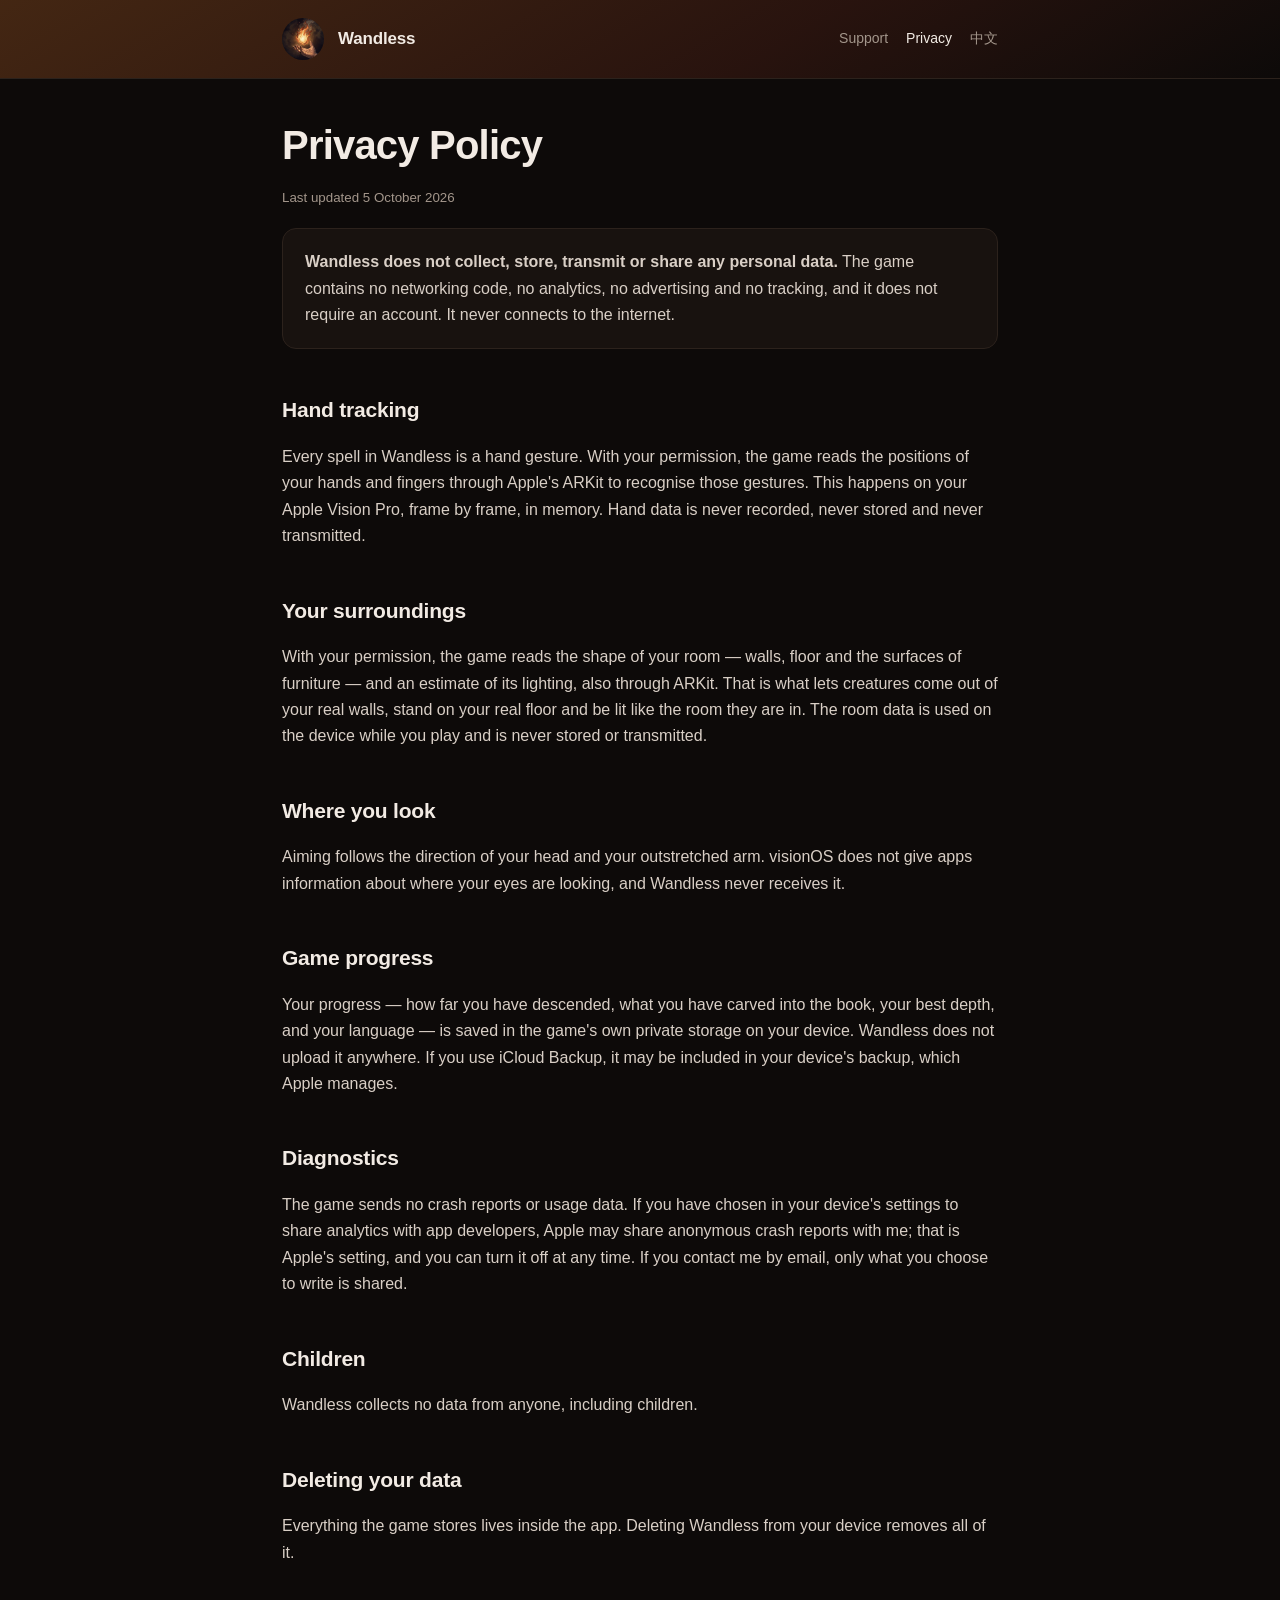
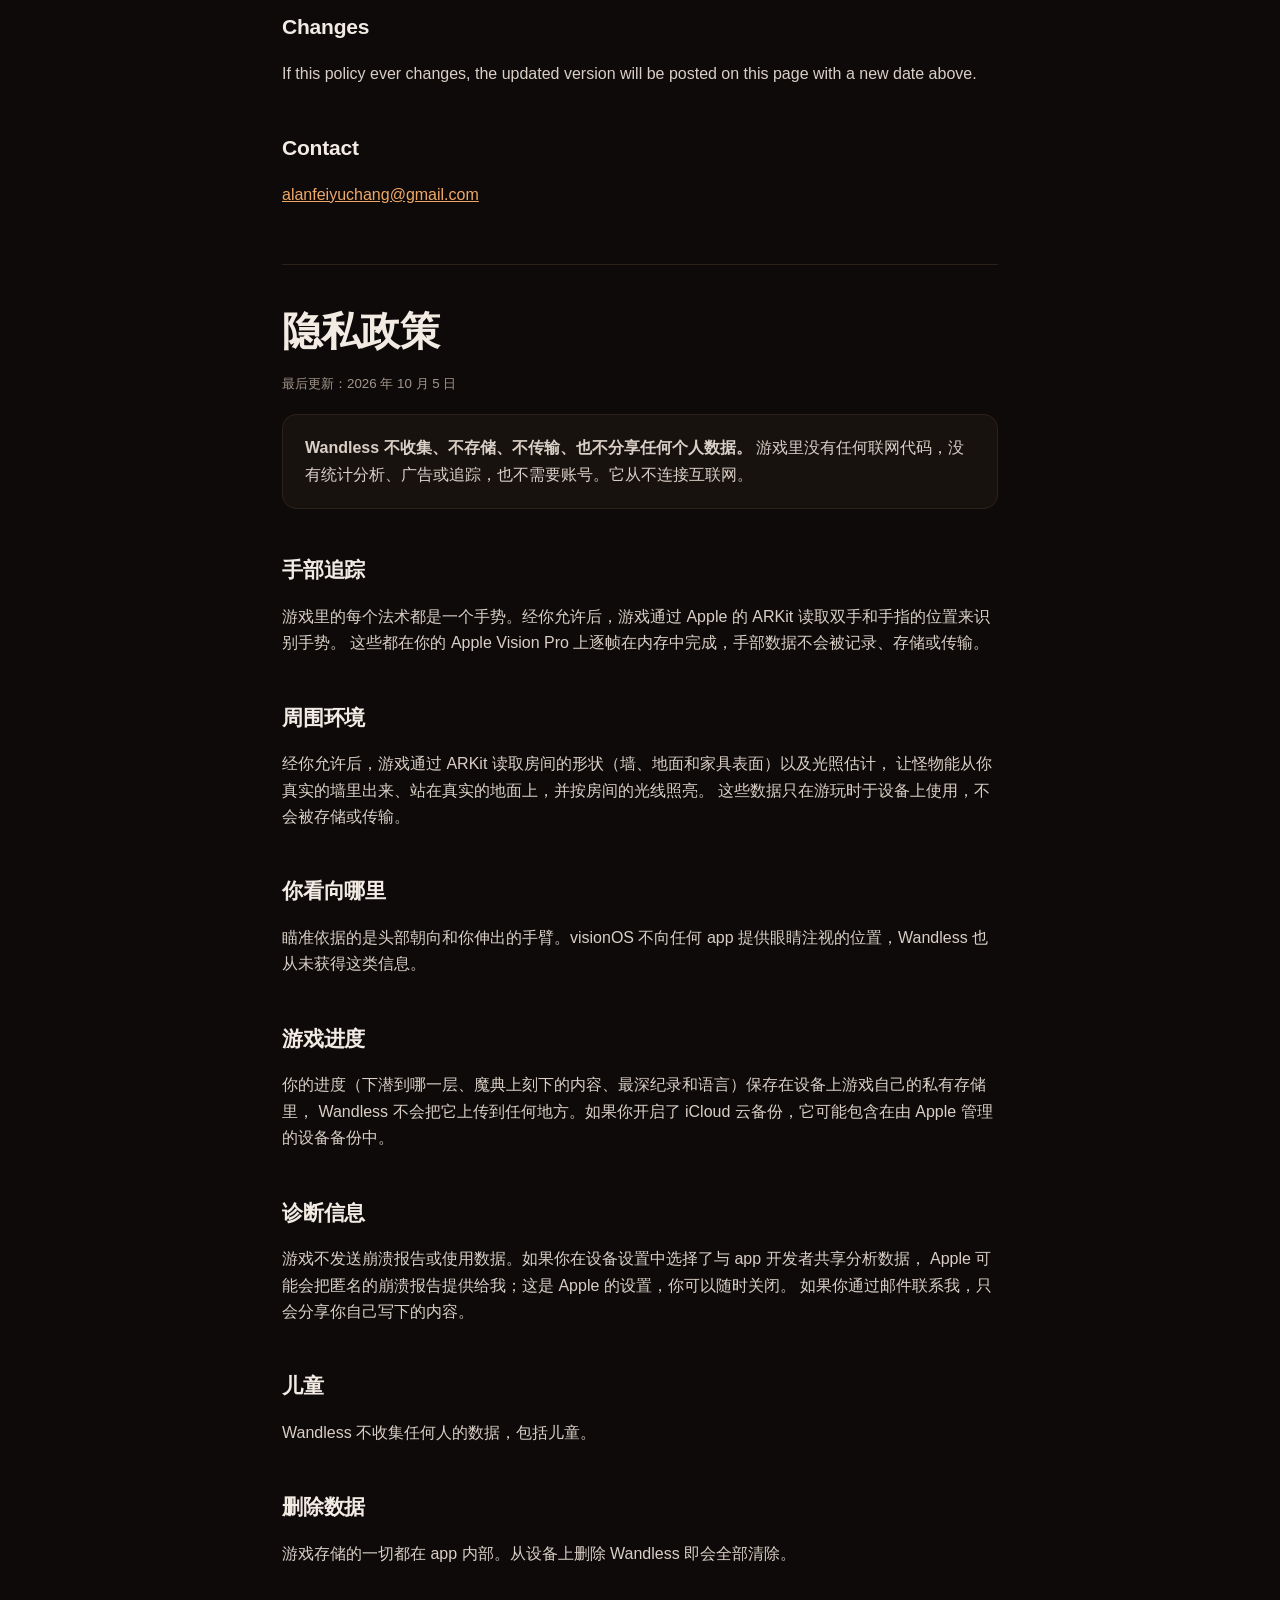
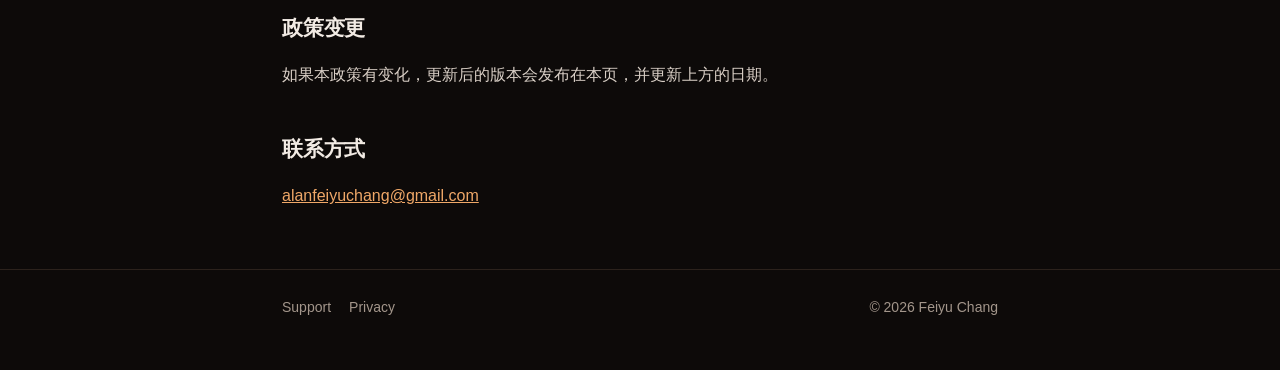
==== privacy.html @ e67bbbe5 "Support page and privacy policy for Wandless Co-Authored-By: Claude Opus 5.5 <noreply@anthropic.com>" ====
<!doctype html>
<html lang="en">
<head>
<meta charset="utf-8">
<meta name="viewport" content="width=device-width, initial-scale=1">
<title>Wandless — Privacy Policy</title>
<meta name="description" content="Wandless does not collect, store, transmit or share any personal data.">
<link rel="icon" href="img/icon.jpg">
<link rel="stylesheet" href="style.css">
</head>
<body>

<header class="site"><div class="wrap">
  <img src="img/icon.jpg" alt="">
  <strong>Wandless</strong>
  <nav>
    <a href="./">Support</a>
    <a href="privacy.html" aria-current="page">Privacy</a>
    <a href="#zh" lang="zh-Hans">中文</a>
  </nav>
</div></header>

<main class="wrap">

  <h1>Privacy Policy</h1>
  <p><small>Last updated 5 October 2026</small></p>

  <div class="card">
    <p style="margin:0"><strong>Wandless does not collect, store, transmit or share any
    personal data.</strong> The game contains no networking code, no analytics, no
    advertising and no tracking, and it does not require an account. It never connects
    to the internet.</p>
  </div>

  <h2>Hand tracking</h2>
  <p>Every spell in Wandless is a hand gesture. With your permission, the game reads the
  positions of your hands and fingers through Apple's ARKit to recognise those gestures.
  This happens on your Apple Vision Pro, frame by frame, in memory. Hand data is never
  recorded, never stored and never transmitted.</p>

  <h2>Your surroundings</h2>
  <p>With your permission, the game reads the shape of your room — walls, floor and the
  surfaces of furniture — and an estimate of its lighting, also through ARKit. That is what
  lets creatures come out of your real walls, stand on your real floor and be lit like the
  room they are in. The room data is used on the device while you play and is never stored
  or transmitted.</p>

  <h2>Where you look</h2>
  <p>Aiming follows the direction of your head and your outstretched arm. visionOS does not
  give apps information about where your eyes are looking, and Wandless never receives it.</p>

  <h2>Game progress</h2>
  <p>Your progress — how far you have descended, what you have carved into the book, your
  best depth, and your language — is saved in the game's own private storage on your
  device. Wandless does not upload it anywhere. If you use iCloud Backup, it may be included
  in your device's backup, which Apple manages.</p>

  <h2>Diagnostics</h2>
  <p>The game sends no crash reports or usage data. If you have chosen in your device's
  settings to share analytics with app developers, Apple may share anonymous crash reports
  with me; that is Apple's setting, and you can turn it off at any time. If you contact me by
  email, only what you choose to write is shared.</p>

  <h2>Children</h2>
  <p>Wandless collects no data from anyone, including children.</p>

  <h2>Deleting your data</h2>
  <p>Everything the game stores lives inside the app. Deleting Wandless from your device
  removes all of it.</p>

  <h2>Changes</h2>
  <p>If this policy ever changes, the updated version will be posted on this page with a
  new date above.</p>

  <h2>Contact</h2>
  <p><a href="mailto:alanfeiyuchang@gmail.com?subject=Wandless%20privacy">alanfeiyuchang@gmail.com</a></p>

  <hr class="lang">
  <section id="zh" lang="zh-Hans">
    <h1>隐私政策</h1>
    <p><small>最后更新：2026 年 10 月 5 日</small></p>

    <div class="card">
      <p style="margin:0"><strong>Wandless 不收集、不存储、不传输、也不分享任何个人数据。</strong>
      游戏里没有任何联网代码，没有统计分析、广告或追踪，也不需要账号。它从不连接互联网。</p>
    </div>

    <h2>手部追踪</h2>
    <p>游戏里的每个法术都是一个手势。经你允许后，游戏通过 Apple 的 ARKit 读取双手和手指的位置来识别手势。
    这些都在你的 Apple Vision Pro 上逐帧在内存中完成，手部数据不会被记录、存储或传输。</p>

    <h2>周围环境</h2>
    <p>经你允许后，游戏通过 ARKit 读取房间的形状（墙、地面和家具表面）以及光照估计，
    让怪物能从你真实的墙里出来、站在真实的地面上，并按房间的光线照亮。
    这些数据只在游玩时于设备上使用，不会被存储或传输。</p>

    <h2>你看向哪里</h2>
    <p>瞄准依据的是头部朝向和你伸出的手臂。visionOS 不向任何 app 提供眼睛注视的位置，Wandless 也从未获得这类信息。</p>

    <h2>游戏进度</h2>
    <p>你的进度（下潜到哪一层、魔典上刻下的内容、最深纪录和语言）保存在设备上游戏自己的私有存储里，
    Wandless 不会把它上传到任何地方。如果你开启了 iCloud 云备份，它可能包含在由 Apple 管理的设备备份中。</p>

    <h2>诊断信息</h2>
    <p>游戏不发送崩溃报告或使用数据。如果你在设备设置中选择了与 app 开发者共享分析数据，
    Apple 可能会把匿名的崩溃报告提供给我；这是 Apple 的设置，你可以随时关闭。
    如果你通过邮件联系我，只会分享你自己写下的内容。</p>

    <h2>儿童</h2>
    <p>Wandless 不收集任何人的数据，包括儿童。</p>

    <h2>删除数据</h2>
    <p>游戏存储的一切都在 app 内部。从设备上删除 Wandless 即会全部清除。</p>

    <h2>政策变更</h2>
    <p>如果本政策有变化，更新后的版本会发布在本页，并更新上方的日期。</p>

    <h2>联系方式</h2>
    <p><a href="mailto:alanfeiyuchang@gmail.com?subject=Wandless%20privacy">alanfeiyuchang@gmail.com</a></p>
  </section>

</main>

<footer class="site"><div class="wrap">
  <a href="./">Support</a>
  <a href="privacy.html">Privacy</a>
  <span class="spacer"></span>
  <span class="muted">© 2026 Feiyu Chang</span>
</div></footer>

</body>
</html>
---- style.css ----
/* Wandless support site — the game's ember palette, one stylesheet, no dependencies. */
:root {
  --bg: #0d0a09;
  --panel: #18120f;
  --line: #2c221c;
  --fg: #f2ebe4;
  --body: #d9cfc6;
  --muted: #a3968b;
  --accent: #e0782f;
  --accent2: #b8432a;
  --link: #f0a868;
}
* { box-sizing: border-box; }
body {
  margin: 0; background: var(--bg); color: var(--fg);
  font: 16px/1.65 -apple-system, BlinkMacSystemFont, "Segoe UI", Roboto, Helvetica, Arial,
        "PingFang SC", "Hiragino Sans GB", "Microsoft YaHei", sans-serif;
  -webkit-font-smoothing: antialiased;
}
a { color: var(--link); }
.wrap { max-width: 760px; margin: 0 auto; padding: 0 22px; }

header.site {
  border-bottom: 1px solid var(--line);
  background: linear-gradient(150deg, rgba(224,120,47,.26), rgba(184,67,42,.16) 60%, transparent);
}
header.site .wrap { display: flex; align-items: center; gap: 14px; padding-top: 18px; padding-bottom: 18px; }
header.site img { width: 42px; height: 42px; border-radius: 50%; }
header.site strong { font-size: 17px; letter-spacing: -.01em; }
nav { margin-left: auto; display: flex; gap: 18px; font-size: 14px; }
nav a { color: var(--muted); text-decoration: none; }
nav a:hover, nav a[aria-current] { color: var(--fg); }

h1 { font-size: 40px; line-height: 1.12; margin: 44px 0 14px; letter-spacing: -.02em; }
.tagline { font-size: 19px; color: var(--muted); margin: 0 0 6px; max-width: 32em; }
h2 { font-size: 21px; margin: 44px 0 12px; letter-spacing: -.01em; }
h3 { font-size: 16px; margin: 26px 0 6px; }
p, li { color: var(--body); }
small, .muted { color: var(--muted); }

.card {
  background: var(--panel); border: 1px solid var(--line);
  border-radius: 14px; padding: 20px 22px; margin: 18px 0;
}
.card p:last-child { margin-bottom: 0; }

.mail {
  display: inline-block; margin-top: 6px; padding: 11px 20px; border-radius: 999px;
  background: linear-gradient(120deg, var(--accent), var(--accent2));
  color: #fff; text-decoration: none; font-weight: 600;
}
dl dt { font-weight: 600; margin-top: 18px; }
dl dd { margin: 4px 0 0; color: var(--body); }

table.credits { width: 100%; border-collapse: collapse; font-size: 15px; margin: 8px 0 4px; }
table.credits th, table.credits td { text-align: left; vertical-align: top; padding: 9px 10px 9px 0; border-bottom: 1px solid var(--line); }
table.credits th { color: var(--muted); font-weight: 500; white-space: nowrap; padding-right: 16px; }
table.credits td { color: var(--body); }

hr.lang { border: 0; border-top: 1px solid var(--line); margin: 56px 0 0; }

footer.site { border-top: 1px solid var(--line); margin-top: 60px; padding: 26px 0 50px; font-size: 14px; }
footer.site .wrap { display: flex; gap: 18px; flex-wrap: wrap; }
footer.site a { color: var(--muted); text-decoration: none; }
footer.site a:hover { color: var(--fg); }
footer.site .spacer { flex: 1; }

@media (max-width: 520px) {
  h1 { font-size: 32px; }
  nav { gap: 12px; }
  table.credits th { white-space: normal; }
}
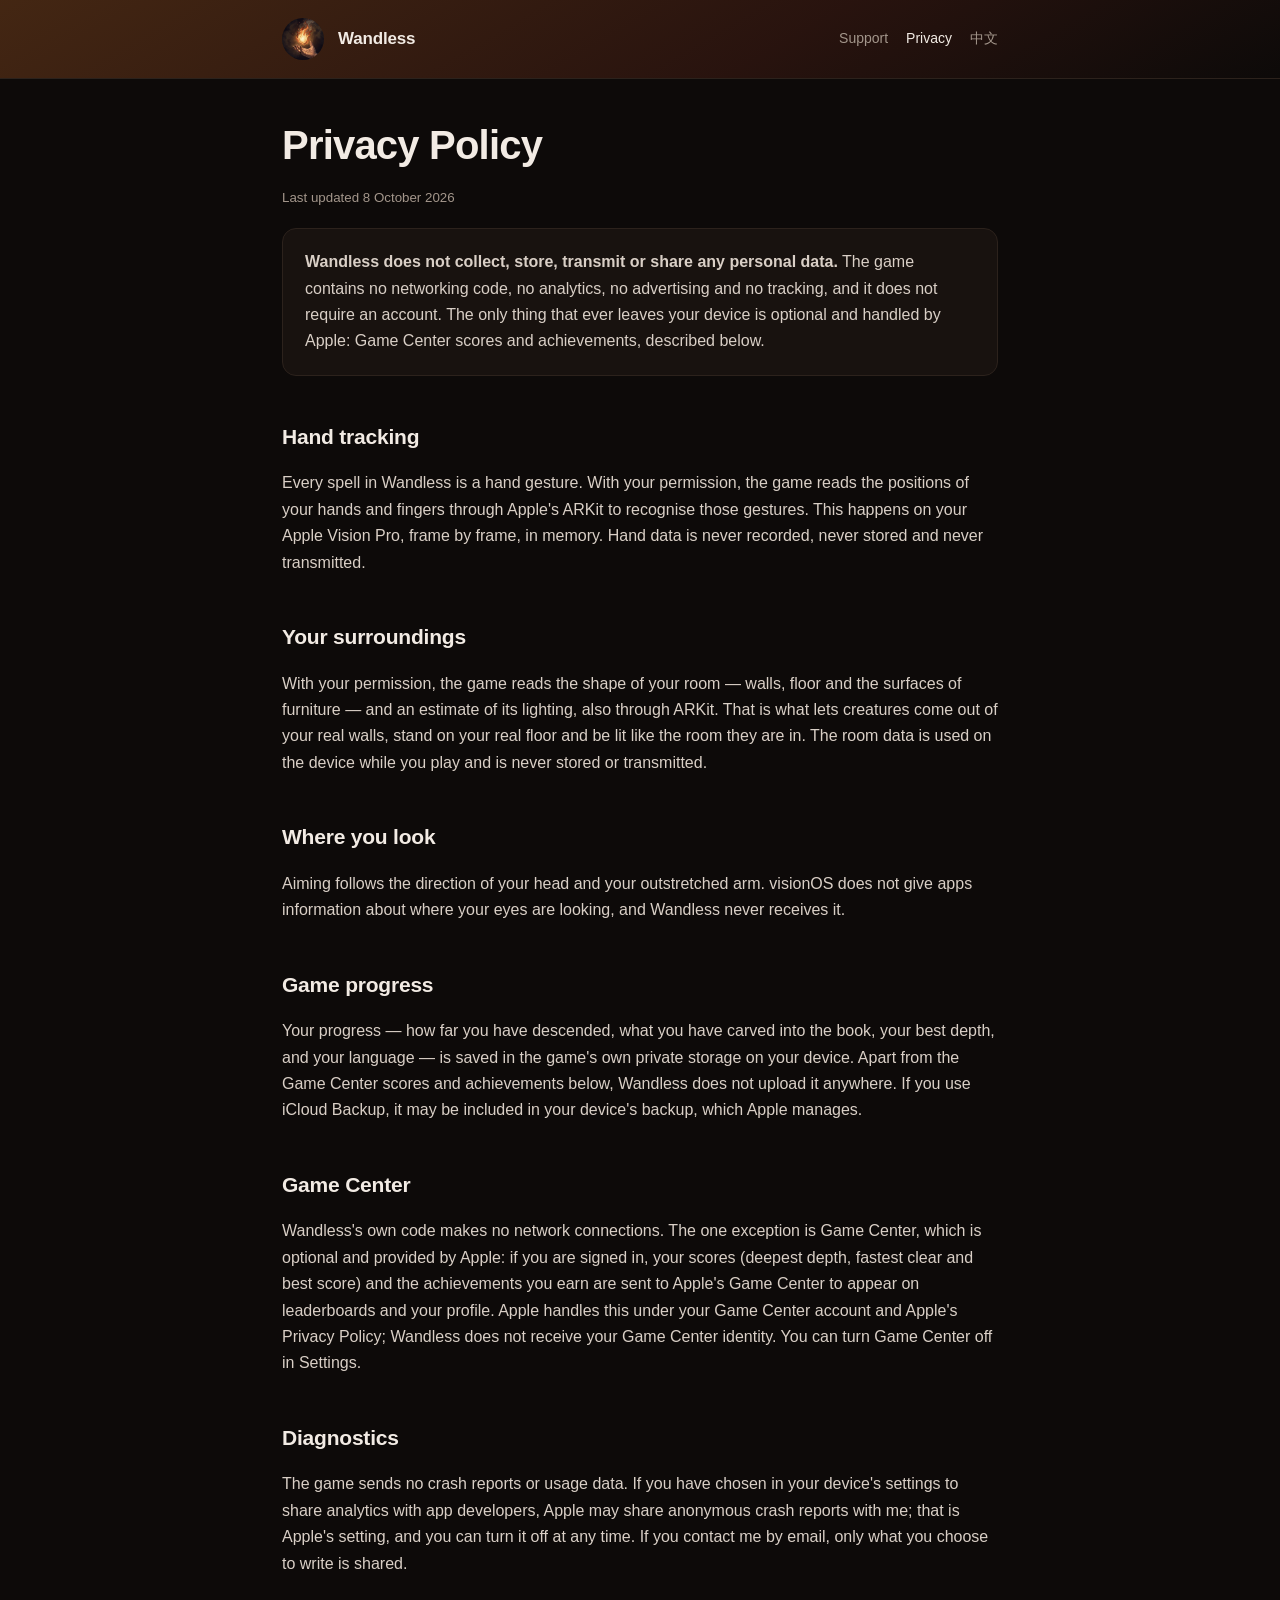
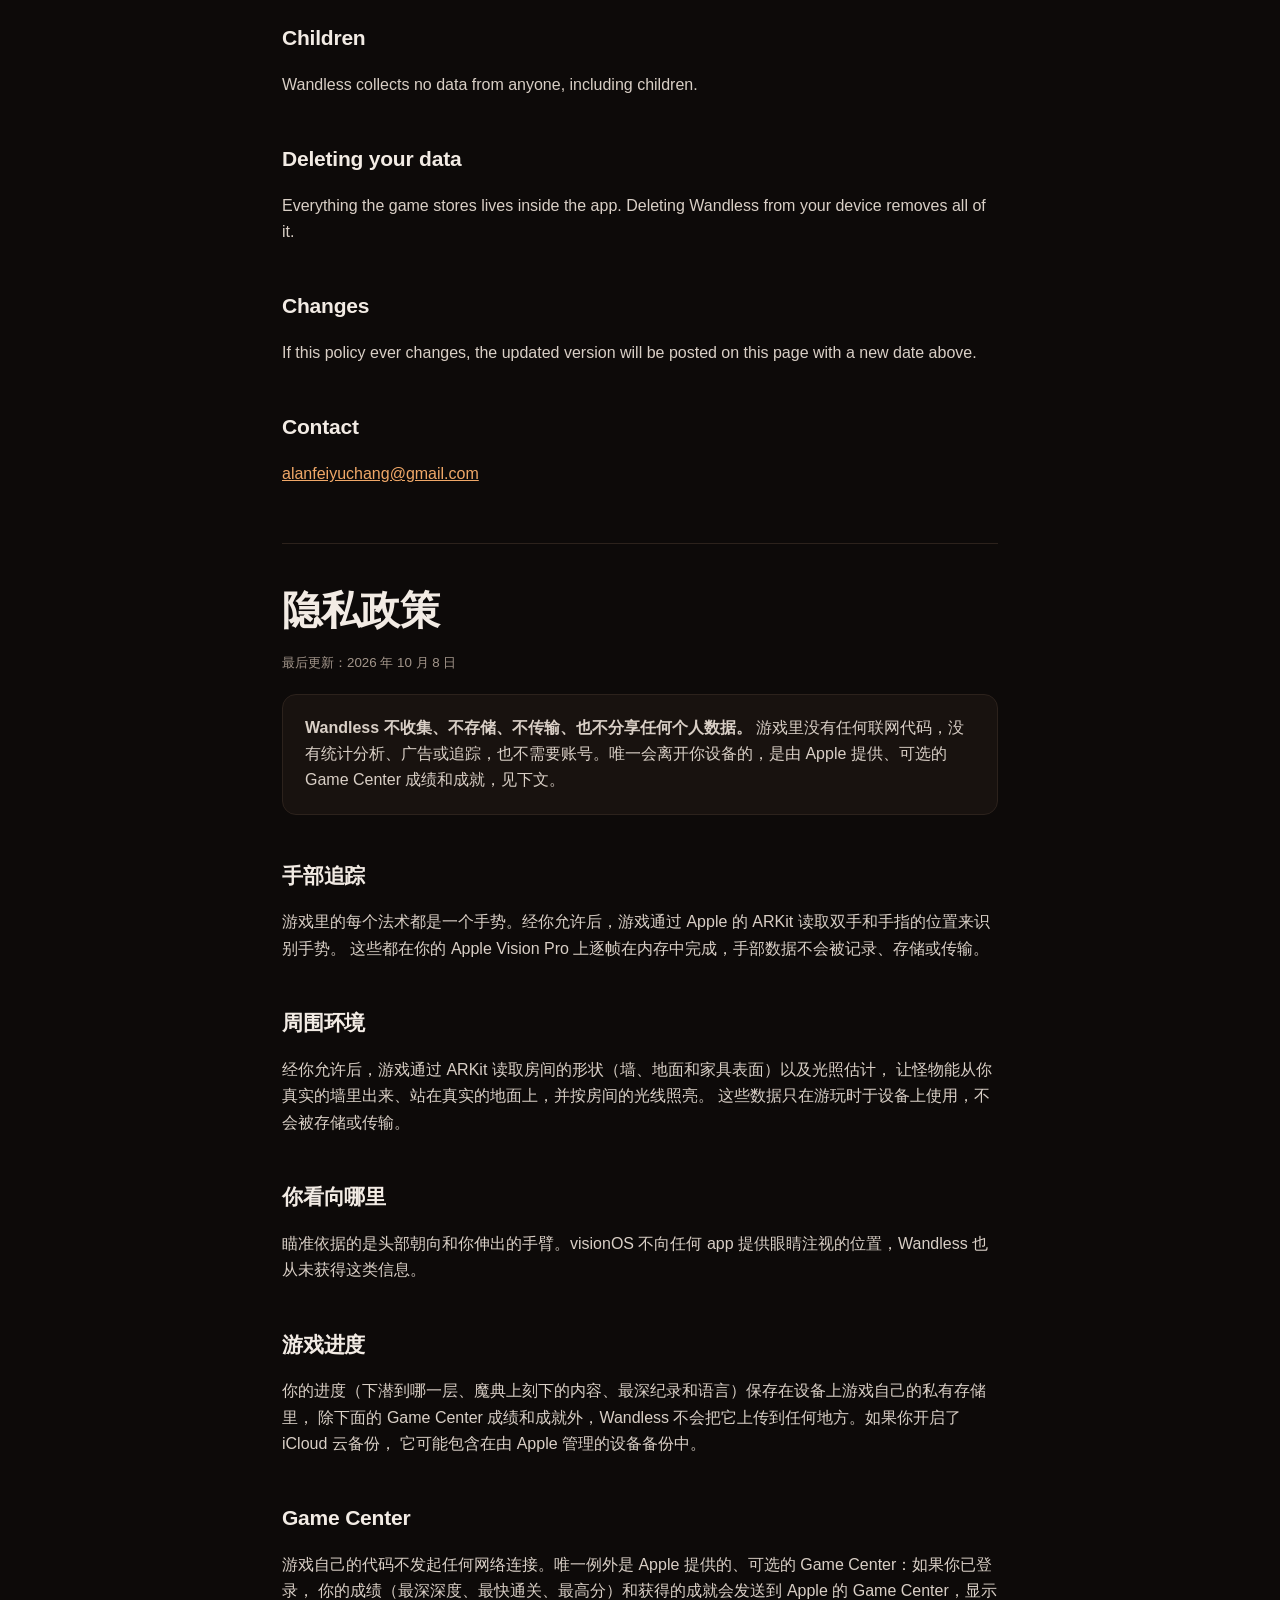
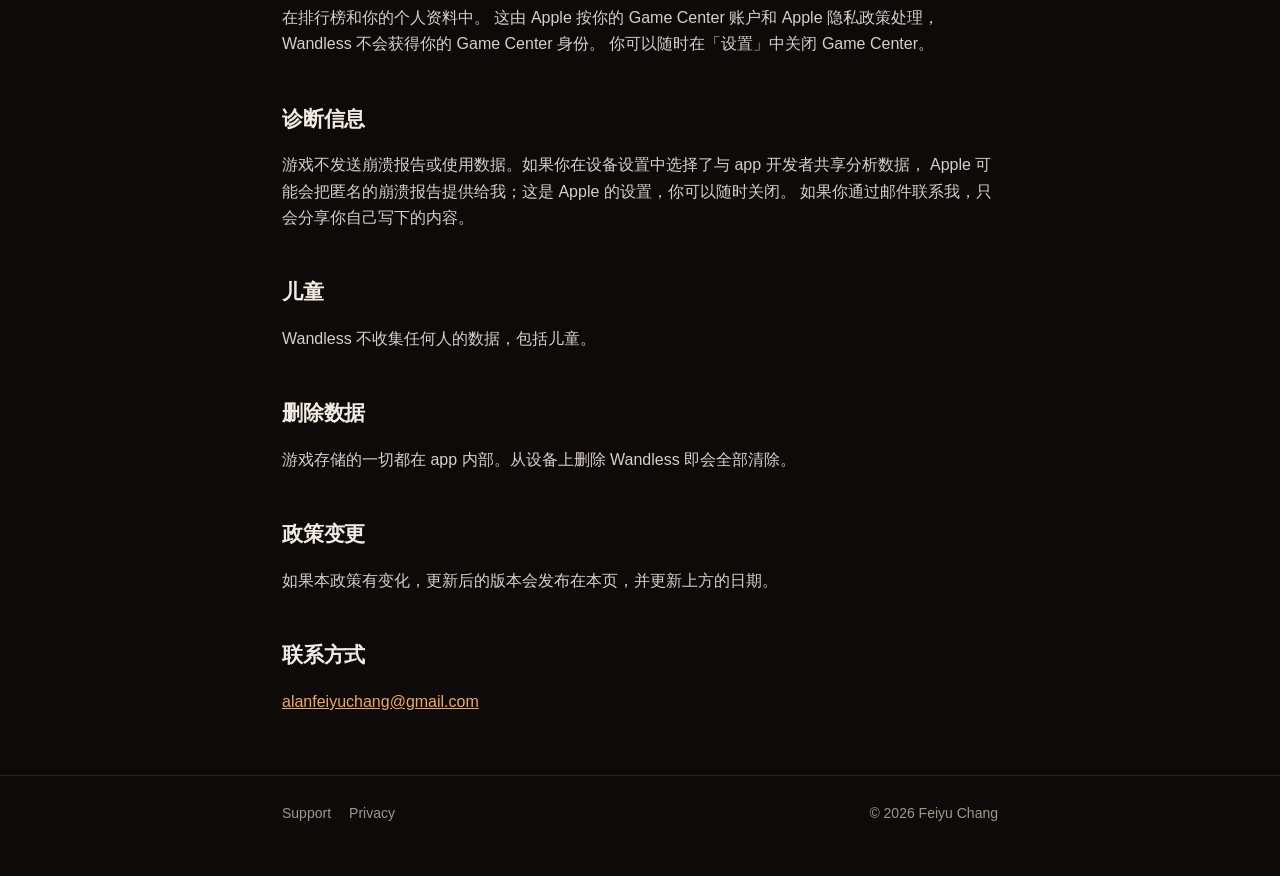
==== commit 72ff9d5e: "Privacy policy and support page describe Game Center, and the sound credits name every pack Co-Autho" ====
--- a/privacy.html
+++ b/privacy.html
@@ -23,13 +23,14 @@
 <main class="wrap">
 
   <h1>Privacy Policy</h1>
-  <p><small>Last updated 5 October 2026</small></p>
+  <p><small>Last updated 8 October 2026</small></p>
 
   <div class="card">
     <p style="margin:0"><strong>Wandless does not collect, store, transmit or share any
     personal data.</strong> The game contains no networking code, no analytics, no
-    advertising and no tracking, and it does not require an account. It never connects
-    to the internet.</p>
+    advertising and no tracking, and it does not require an account. The only thing that
+    ever leaves your device is optional and handled by Apple: Game Center scores and
+    achievements, described below.</p>
   </div>
 
   <h2>Hand tracking</h2>
@@ -52,8 +53,17 @@
   <h2>Game progress</h2>
   <p>Your progress — how far you have descended, what you have carved into the book, your
   best depth, and your language — is saved in the game's own private storage on your
-  device. Wandless does not upload it anywhere. If you use iCloud Backup, it may be included
-  in your device's backup, which Apple manages.</p>
+  device. Apart from the Game Center scores and achievements below, Wandless does not upload
+  it anywhere. If you use iCloud Backup, it may be included in your device's backup, which
+  Apple manages.</p>
+
+  <h2>Game Center</h2>
+  <p>Wandless's own code makes no network connections. The one exception is Game Center,
+  which is optional and provided by Apple: if you are signed in, your scores (deepest depth,
+  fastest clear and best score) and the achievements you earn are sent to Apple's Game
+  Center to appear on leaderboards and your profile. Apple handles this under your Game
+  Center account and Apple's Privacy Policy; Wandless does not receive your Game Center
+  identity. You can turn Game Center off in Settings.</p>
 
   <h2>Diagnostics</h2>
   <p>The game sends no crash reports or usage data. If you have chosen in your device's
@@ -78,11 +88,12 @@
   <hr class="lang">
   <section id="zh" lang="zh-Hans">
     <h1>隐私政策</h1>
-    <p><small>最后更新：2026 年 10 月 5 日</small></p>
+    <p><small>最后更新：2026 年 10 月 8 日</small></p>
 
     <div class="card">
       <p style="margin:0"><strong>Wandless 不收集、不存储、不传输、也不分享任何个人数据。</strong>
-      游戏里没有任何联网代码，没有统计分析、广告或追踪，也不需要账号。它从不连接互联网。</p>
+      游戏里没有任何联网代码，没有统计分析、广告或追踪，也不需要账号。唯一会离开你设备的，是由 Apple
+      提供、可选的 Game Center 成绩和成就，见下文。</p>
     </div>
 
     <h2>手部追踪</h2>
@@ -99,7 +110,14 @@
 
     <h2>游戏进度</h2>
     <p>你的进度（下潜到哪一层、魔典上刻下的内容、最深纪录和语言）保存在设备上游戏自己的私有存储里，
-    Wandless 不会把它上传到任何地方。如果你开启了 iCloud 云备份，它可能包含在由 Apple 管理的设备备份中。</p>
+    除下面的 Game Center 成绩和成就外，Wandless 不会把它上传到任何地方。如果你开启了 iCloud 云备份，
+    它可能包含在由 Apple 管理的设备备份中。</p>
+
+    <h2>Game Center</h2>
+    <p>游戏自己的代码不发起任何网络连接。唯一例外是 Apple 提供的、可选的 Game Center：如果你已登录，
+    你的成绩（最深深度、最快通关、最高分）和获得的成就会发送到 Apple 的 Game Center，显示在排行榜和你的个人资料中。
+    这由 Apple 按你的 Game Center 账户和 Apple 隐私政策处理，Wandless 不会获得你的 Game Center 身份。
+    你可以随时在「设置」中关闭 Game Center。</p>
 
     <h2>诊断信息</h2>
     <p>游戏不发送崩溃报告或使用数据。如果你在设备设置中选择了与 app 开发者共享分析数据，
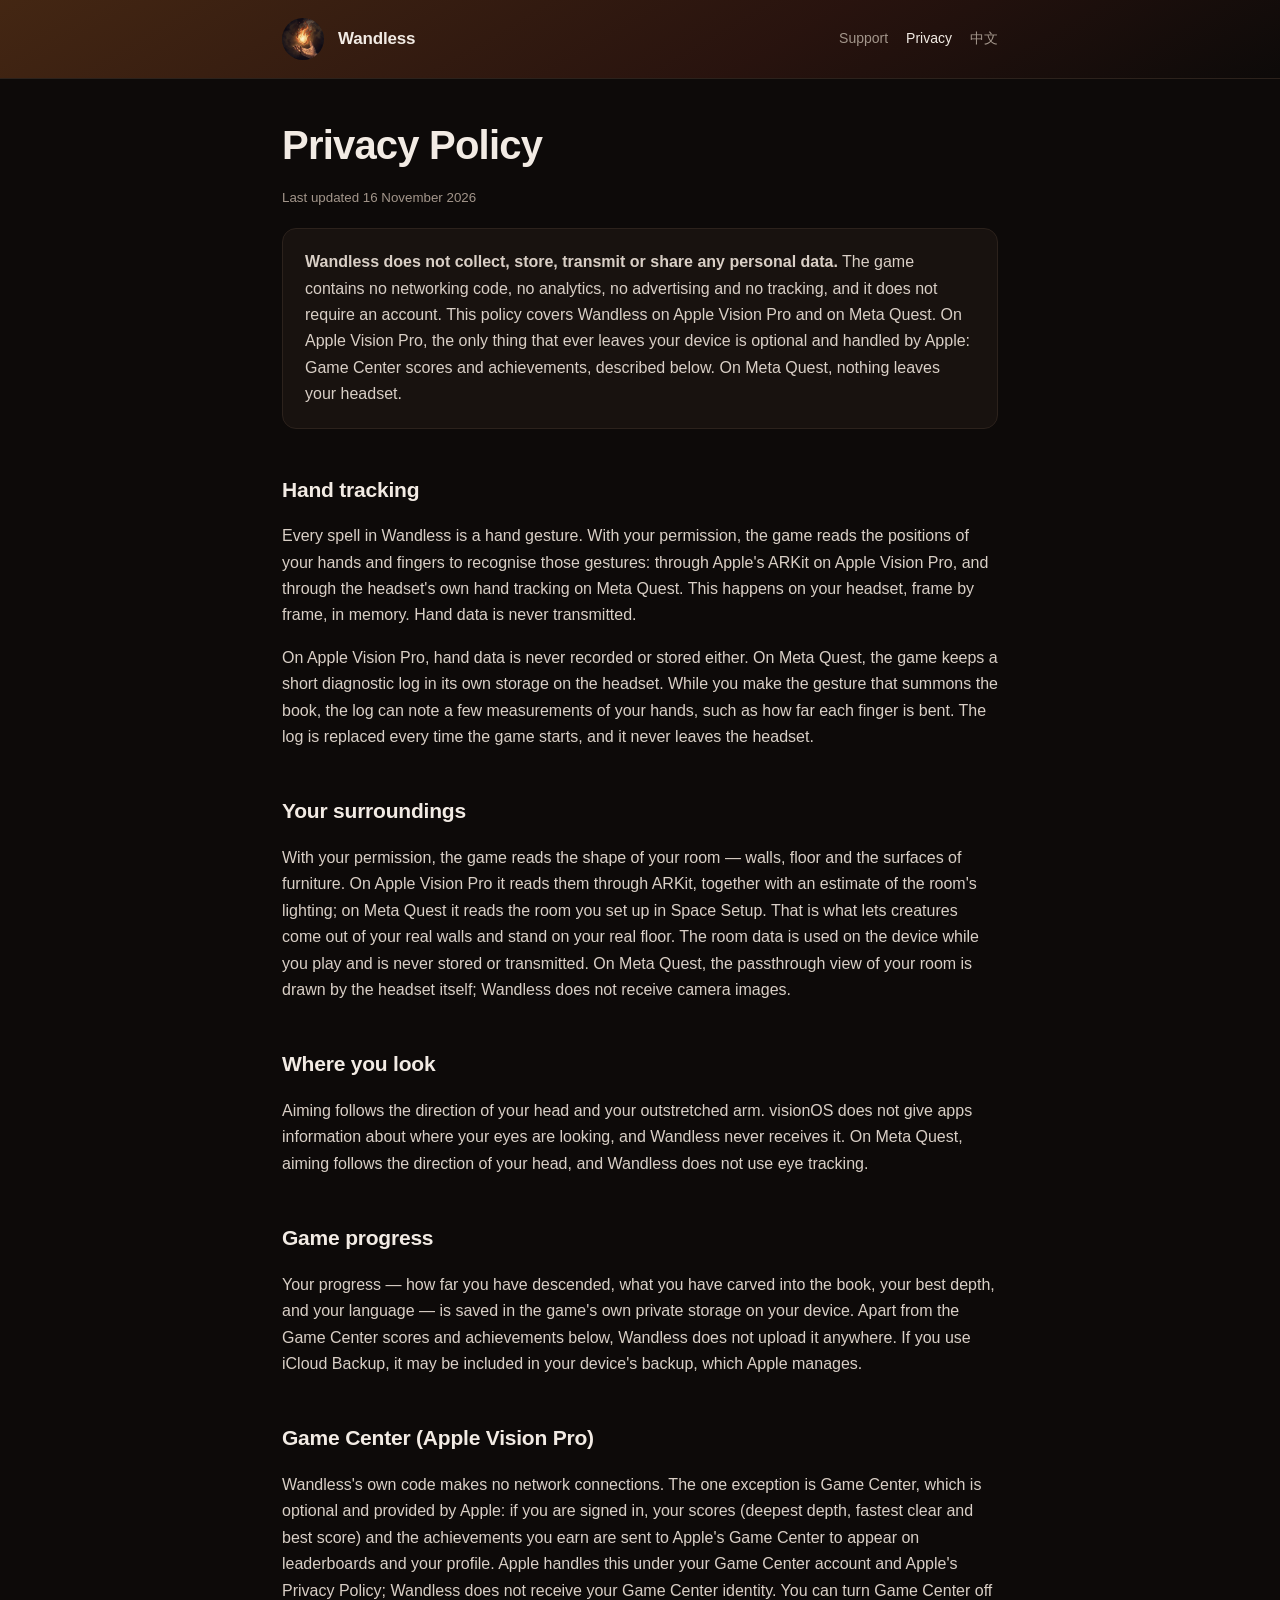
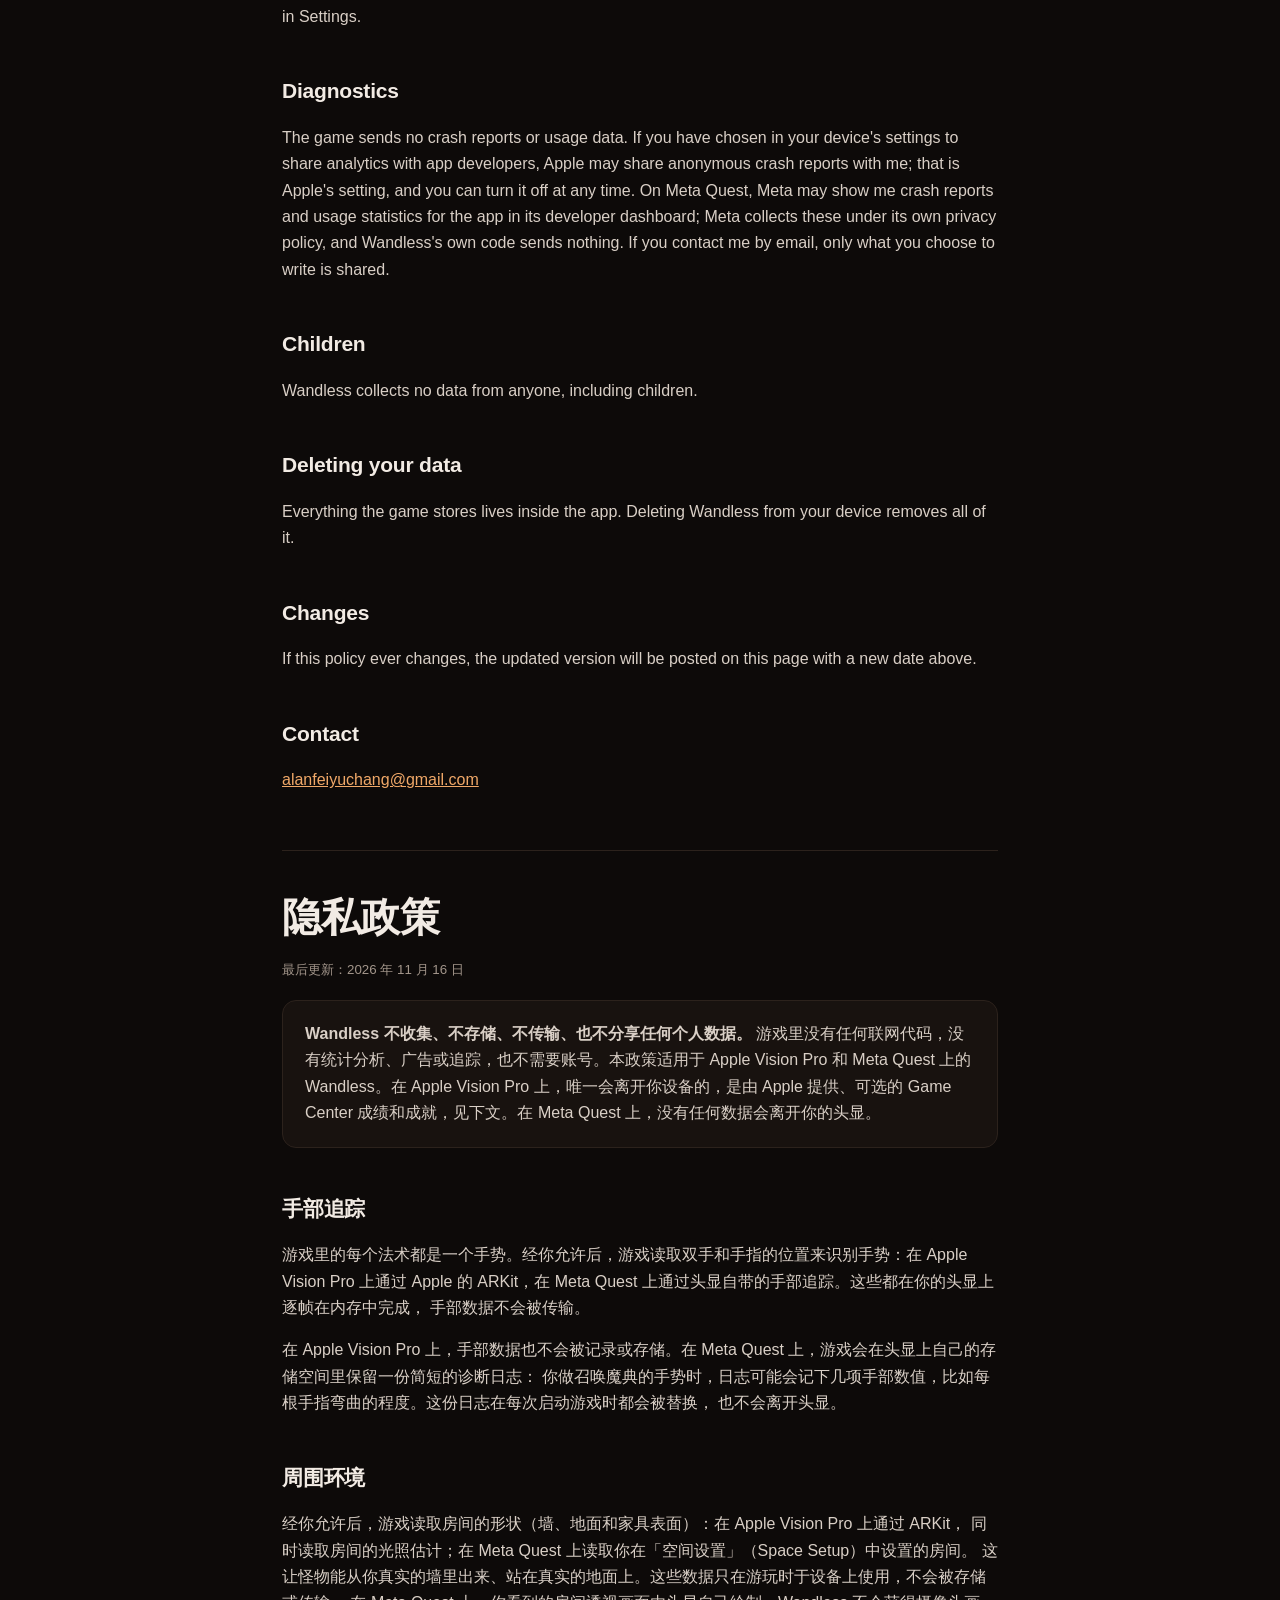
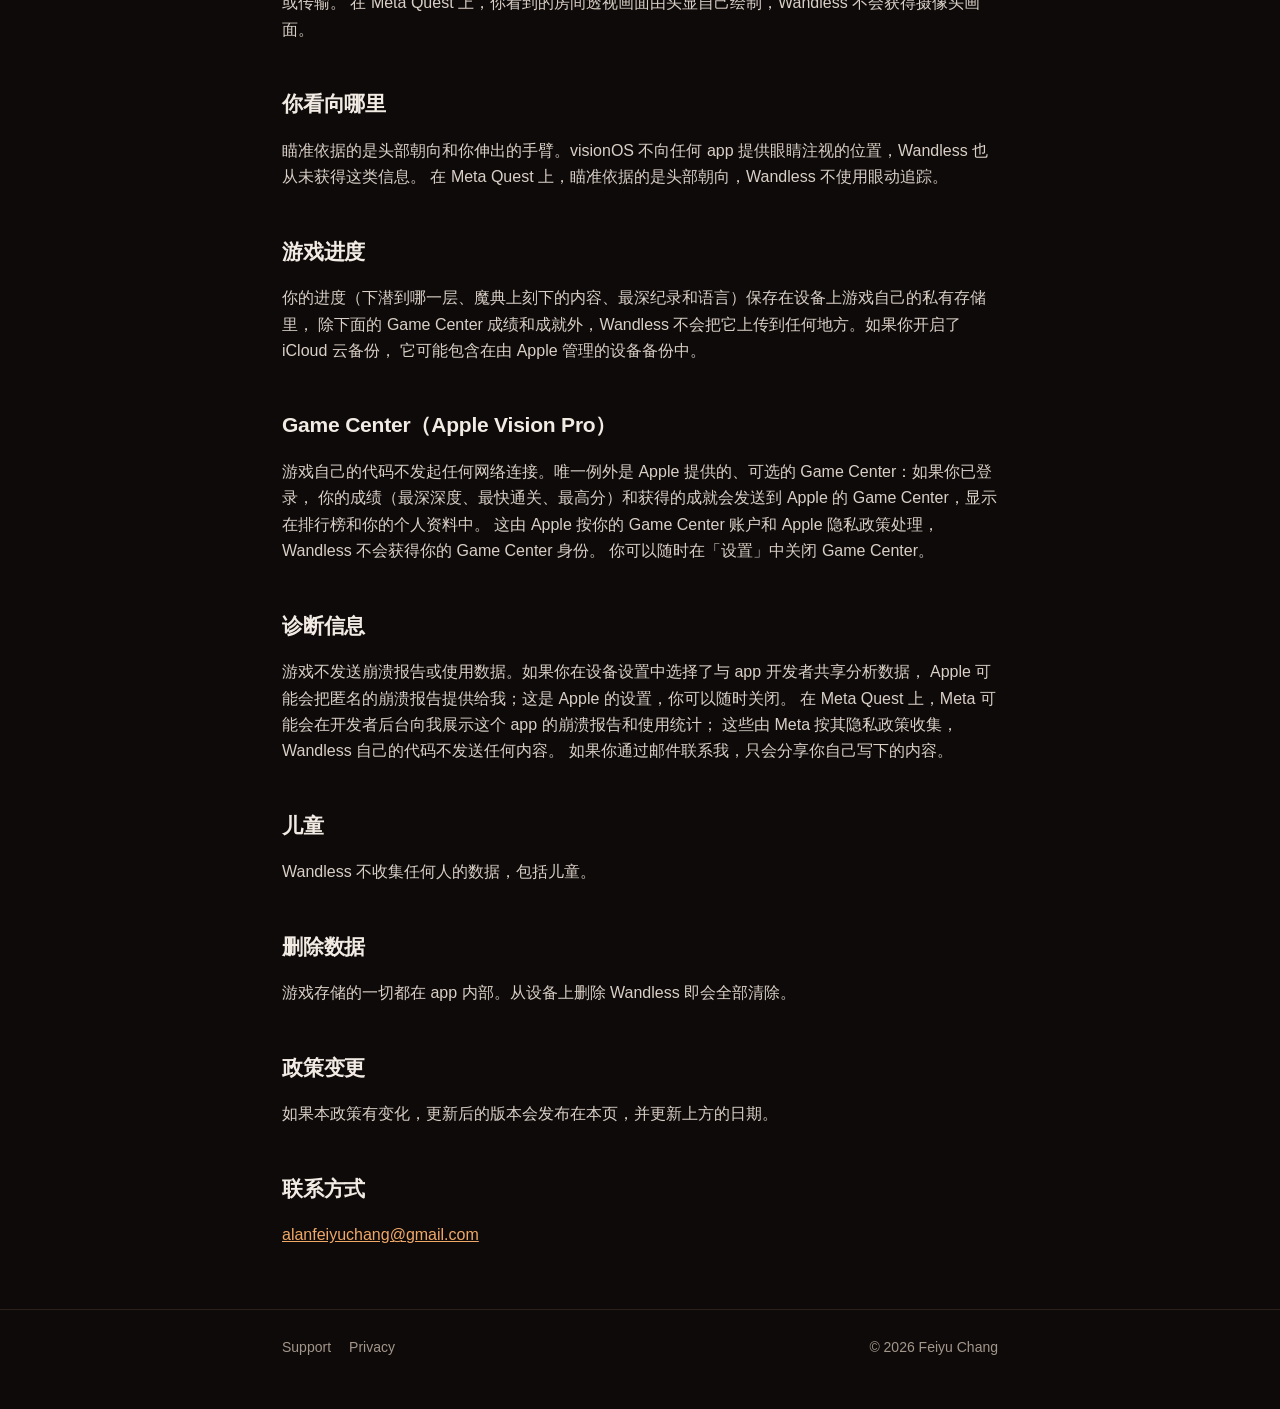
==== commit f14a85de: "Privacy policy covers Wandless on Meta Quest Nothing leaves the Quest headset: hands through its own" ====
--- a/privacy.html
+++ b/privacy.html
@@ -23,32 +23,42 @@
 <main class="wrap">
 
   <h1>Privacy Policy</h1>
-  <p><small>Last updated 8 October 2026</small></p>
+  <p><small>Last updated 16 November 2026</small></p>
 
   <div class="card">
     <p style="margin:0"><strong>Wandless does not collect, store, transmit or share any
     personal data.</strong> The game contains no networking code, no analytics, no
-    advertising and no tracking, and it does not require an account. The only thing that
+    advertising and no tracking, and it does not require an account. This policy covers
+    Wandless on Apple Vision Pro and on Meta Quest. On Apple Vision Pro, the only thing that
     ever leaves your device is optional and handled by Apple: Game Center scores and
-    achievements, described below.</p>
+    achievements, described below. On Meta Quest, nothing leaves your headset.</p>
   </div>
 
   <h2>Hand tracking</h2>
   <p>Every spell in Wandless is a hand gesture. With your permission, the game reads the
-  positions of your hands and fingers through Apple's ARKit to recognise those gestures.
-  This happens on your Apple Vision Pro, frame by frame, in memory. Hand data is never
-  recorded, never stored and never transmitted.</p>
+  positions of your hands and fingers to recognise those gestures: through Apple's ARKit on
+  Apple Vision Pro, and through the headset's own hand tracking on Meta Quest. This happens
+  on your headset, frame by frame, in memory. Hand data is never transmitted.</p>
+  <p>On Apple Vision Pro, hand data is never recorded or stored either. On Meta Quest, the
+  game keeps a short diagnostic log in its own storage on the headset. While you make the
+  gesture that summons the book, the log can note a few measurements of your hands, such as
+  how far each finger is bent. The log is replaced every time the game starts, and it never
+  leaves the headset.</p>
 
   <h2>Your surroundings</h2>
   <p>With your permission, the game reads the shape of your room — walls, floor and the
-  surfaces of furniture — and an estimate of its lighting, also through ARKit. That is what
-  lets creatures come out of your real walls, stand on your real floor and be lit like the
-  room they are in. The room data is used on the device while you play and is never stored
-  or transmitted.</p>
+  surfaces of furniture. On Apple Vision Pro it reads them through ARKit, together with an
+  estimate of the room's lighting; on Meta Quest it reads the room you set up in Space
+  Setup. That is what lets creatures come out of your real walls and stand on your real
+  floor. The room data is used on the device while you play and is never stored or
+  transmitted. On Meta Quest, the passthrough view of your room is drawn by the headset
+  itself; Wandless does not receive camera images.</p>
 
   <h2>Where you look</h2>
   <p>Aiming follows the direction of your head and your outstretched arm. visionOS does not
-  give apps information about where your eyes are looking, and Wandless never receives it.</p>
+  give apps information about where your eyes are looking, and Wandless never receives it.
+  On Meta Quest, aiming follows the direction of your head, and Wandless does not use eye
+  tracking.</p>
 
   <h2>Game progress</h2>
   <p>Your progress — how far you have descended, what you have carved into the book, your
@@ -57,7 +67,7 @@
   it anywhere. If you use iCloud Backup, it may be included in your device's backup, which
   Apple manages.</p>
 
-  <h2>Game Center</h2>
+  <h2>Game Center (Apple Vision Pro)</h2>
   <p>Wandless's own code makes no network connections. The one exception is Game Center,
   which is optional and provided by Apple: if you are signed in, your scores (deepest depth,
   fastest clear and best score) and the achievements you earn are sent to Apple's Game
@@ -68,8 +78,10 @@
   <h2>Diagnostics</h2>
   <p>The game sends no crash reports or usage data. If you have chosen in your device's
   settings to share analytics with app developers, Apple may share anonymous crash reports
-  with me; that is Apple's setting, and you can turn it off at any time. If you contact me by
-  email, only what you choose to write is shared.</p>
+  with me; that is Apple's setting, and you can turn it off at any time. On Meta Quest, Meta
+  may show me crash reports and usage statistics for the app in its developer dashboard;
+  Meta collects these under its own privacy policy, and Wandless's own code sends nothing.
+  If you contact me by email, only what you choose to write is shared.</p>
 
   <h2>Children</h2>
   <p>Wandless collects no data from anyone, including children.</p>
@@ -88,32 +100,39 @@
   <hr class="lang">
   <section id="zh" lang="zh-Hans">
     <h1>隐私政策</h1>
-    <p><small>最后更新：2026 年 10 月 8 日</small></p>
+    <p><small>最后更新：2026 年 11 月 16 日</small></p>
 
     <div class="card">
       <p style="margin:0"><strong>Wandless 不收集、不存储、不传输、也不分享任何个人数据。</strong>
-      游戏里没有任何联网代码，没有统计分析、广告或追踪，也不需要账号。唯一会离开你设备的，是由 Apple
-      提供、可选的 Game Center 成绩和成就，见下文。</p>
+      游戏里没有任何联网代码，没有统计分析、广告或追踪，也不需要账号。本政策适用于 Apple Vision Pro 和
+      Meta Quest 上的 Wandless。在 Apple Vision Pro 上，唯一会离开你设备的，是由 Apple
+      提供、可选的 Game Center 成绩和成就，见下文。在 Meta Quest 上，没有任何数据会离开你的头显。</p>
     </div>
 
     <h2>手部追踪</h2>
-    <p>游戏里的每个法术都是一个手势。经你允许后，游戏通过 Apple 的 ARKit 读取双手和手指的位置来识别手势。
-    这些都在你的 Apple Vision Pro 上逐帧在内存中完成，手部数据不会被记录、存储或传输。</p>
+    <p>游戏里的每个法术都是一个手势。经你允许后，游戏读取双手和手指的位置来识别手势：在 Apple Vision Pro
+    上通过 Apple 的 ARKit，在 Meta Quest 上通过头显自带的手部追踪。这些都在你的头显上逐帧在内存中完成，
+    手部数据不会被传输。</p>
+    <p>在 Apple Vision Pro 上，手部数据也不会被记录或存储。在 Meta Quest 上，游戏会在头显上自己的存储空间里保留一份简短的诊断日志：
+    你做召唤魔典的手势时，日志可能会记下几项手部数值，比如每根手指弯曲的程度。这份日志在每次启动游戏时都会被替换，
+    也不会离开头显。</p>
 
     <h2>周围环境</h2>
-    <p>经你允许后，游戏通过 ARKit 读取房间的形状（墙、地面和家具表面）以及光照估计，
-    让怪物能从你真实的墙里出来、站在真实的地面上，并按房间的光线照亮。
-    这些数据只在游玩时于设备上使用，不会被存储或传输。</p>
+    <p>经你允许后，游戏读取房间的形状（墙、地面和家具表面）：在 Apple Vision Pro 上通过 ARKit，
+    同时读取房间的光照估计；在 Meta Quest 上读取你在「空间设置」（Space Setup）中设置的房间。
+    这让怪物能从你真实的墙里出来、站在真实的地面上。这些数据只在游玩时于设备上使用，不会被存储或传输。
+    在 Meta Quest 上，你看到的房间透视画面由头显自己绘制，Wandless 不会获得摄像头画面。</p>
 
     <h2>你看向哪里</h2>
-    <p>瞄准依据的是头部朝向和你伸出的手臂。visionOS 不向任何 app 提供眼睛注视的位置，Wandless 也从未获得这类信息。</p>
+    <p>瞄准依据的是头部朝向和你伸出的手臂。visionOS 不向任何 app 提供眼睛注视的位置，Wandless 也从未获得这类信息。
+    在 Meta Quest 上，瞄准依据的是头部朝向，Wandless 不使用眼动追踪。</p>
 
     <h2>游戏进度</h2>
     <p>你的进度（下潜到哪一层、魔典上刻下的内容、最深纪录和语言）保存在设备上游戏自己的私有存储里，
     除下面的 Game Center 成绩和成就外，Wandless 不会把它上传到任何地方。如果你开启了 iCloud 云备份，
     它可能包含在由 Apple 管理的设备备份中。</p>
 
-    <h2>Game Center</h2>
+    <h2>Game Center（Apple Vision Pro）</h2>
     <p>游戏自己的代码不发起任何网络连接。唯一例外是 Apple 提供的、可选的 Game Center：如果你已登录，
     你的成绩（最深深度、最快通关、最高分）和获得的成就会发送到 Apple 的 Game Center，显示在排行榜和你的个人资料中。
     这由 Apple 按你的 Game Center 账户和 Apple 隐私政策处理，Wandless 不会获得你的 Game Center 身份。
@@ -122,6 +141,8 @@
     <h2>诊断信息</h2>
     <p>游戏不发送崩溃报告或使用数据。如果你在设备设置中选择了与 app 开发者共享分析数据，
     Apple 可能会把匿名的崩溃报告提供给我；这是 Apple 的设置，你可以随时关闭。
+    在 Meta Quest 上，Meta 可能会在开发者后台向我展示这个 app 的崩溃报告和使用统计；
+    这些由 Meta 按其隐私政策收集，Wandless 自己的代码不发送任何内容。
     如果你通过邮件联系我，只会分享你自己写下的内容。</p>
 
     <h2>儿童</h2>
